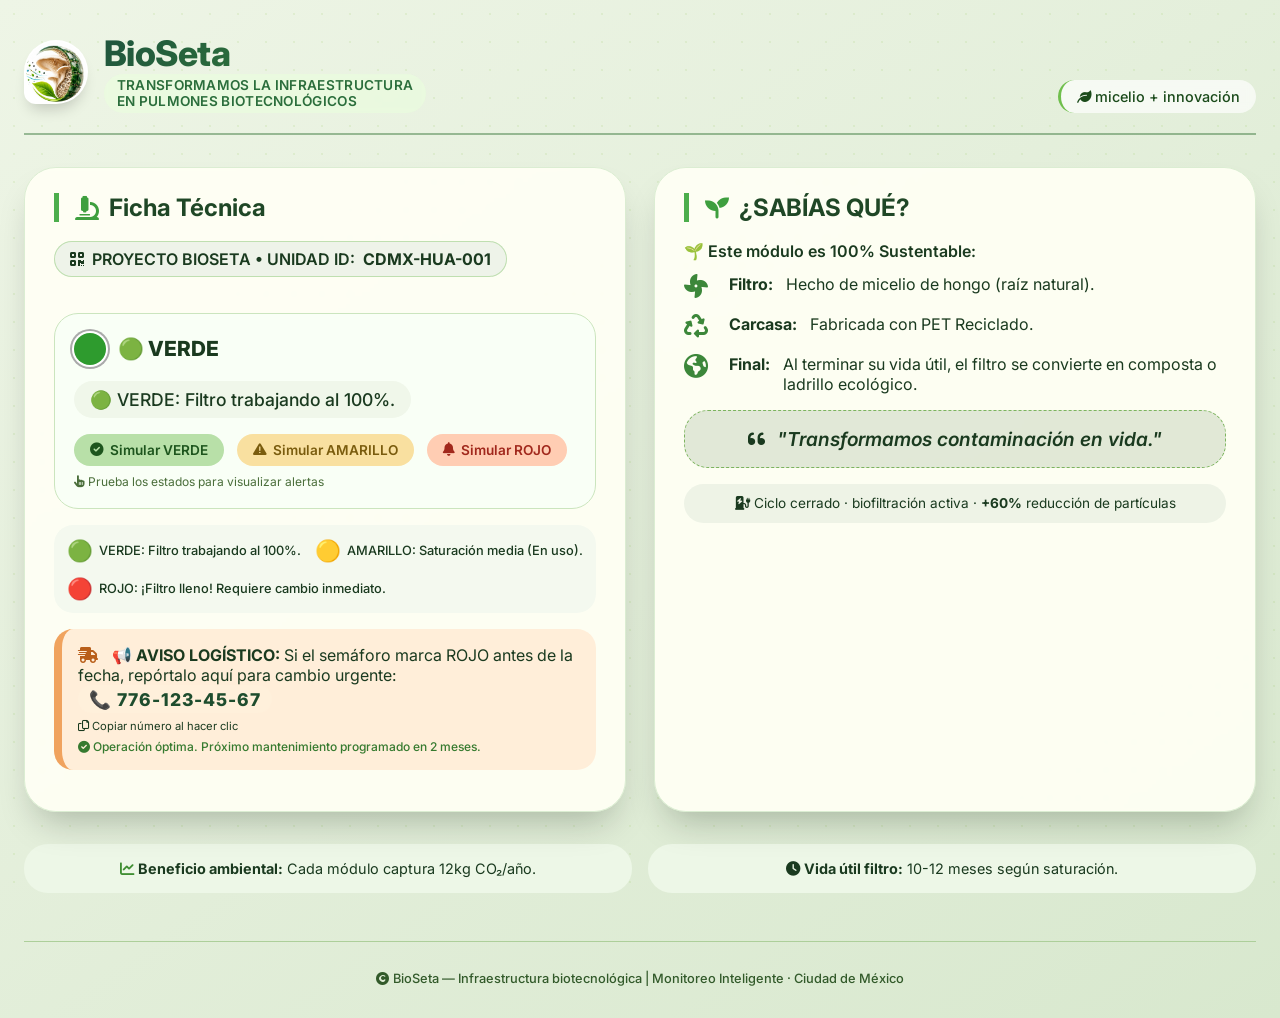
==== index.html @ 03f38cad "Primer commit del proyecto" ====
<!DOCTYPE html>
<html lang="es">
<head>
    <meta charset="UTF-8">
    <meta name="viewport" content="width=device-width, initial-scale=1.0, viewport-fit=cover">
    <title>BioSeta - Ficha Informativa</title>
    <link rel="stylesheet" href="styles/styles.css">
    <!-- Google Fonts + Font Awesome + simple CSS reset -->
    <link href="https://fonts.googleapis.com/css2?family=Inter:opsz,wght@14..32,300;14..32,400;14..32,500;14..32,600;14..32,700;14..32,800&display=swap" rel="stylesheet">
    <link rel="stylesheet" href="https://cdnjs.cloudflare.com/ajax/libs/font-awesome/6.0.0-beta3/css/all.min.css">
</head>
<body>
<div class="container">
    <!-- Header con logo y typografía inspirada en identidad visual -->
    <div class="brand-header">
        <div class="logo-area">
            <div class="logo-icon">
                <img src="imgs/Bioseta_img.jpg" class="logo-img" width="60px" height="60px">
            </div>
            <div class="logo-text">
                <h1>BioSeta</h1>
                <div class="tagline">TRANSFORMAMOS LA INFRAESTRUCTURA <br>EN PULMONES BIOTECNOLÓGICOS</div>
            </div>
        </div>
        <div class="slogan-mini">
            <i class="fas fa-leaf"></i> micelio + innovación
        </div>
    </div>

    <!-- Ficha principal: datos distribuidos con patrones UX -->
    <div class="dashboard-grid">
        <!-- Columna izquierda: Proyecto + estado semáforo dinámico -->
        <div class="card">
            <div class="card-title">
                <i class="fas fa-microscope"></i> 
                <span>Ficha Técnica</span>
            </div>
            <div class="badge-id">
                <i class="fas fa-qrcode"></i> PROYECTO BIOSETA • UNIDAD ID: <strong>CDMX-HUA-001</strong>
            </div>
            <!-- Sección dinámica del estado del semáforo -->
            <div class="status-indicator" id="dynamicStatusBox">
                <div class="current-status-badge">
                    <div class="signal-light" id="signalLight" style="background-color: #2e9b2e;"></div>
                    <span id="statusTitle" style="font-weight:800;">🟢 VERDE</span>
                </div>
                <div id="statusDescription" class="status-desc">✅ Filtro trabajando al 100%.</div>
                <div class="action-buttons">
                    <button class="btn-status btn-green" id="btnVerde"><i class="fas fa-check-circle"></i> Simular VERDE</button>
                    <button class="btn-status btn-yellow" id="btnAmarillo"><i class="fas fa-exclamation-triangle"></i> Simular AMARILLO</button>
                    <button class="btn-status btn-red" id="btnRojo"><i class="fas fa-bell"></i> Simular ROJO</button>
                </div>
                <p style="font-size:0.75rem; margin-top: 0.5rem; color:#4a6e3a;"><i class="fas fa-hand-pointer"></i> Prueba los estados para visualizar alertas</p>
            </div>

            <!-- Leyenda completa de los tres estados del semáforo (datos textuales) -->
            <div class="legend-semaphore">
                <div class="legend-item"><span style="font-size:1.3rem;">🟢</span> VERDE: Filtro trabajando al 100%.</div>
                <div class="legend-item"><span style="font-size:1.3rem;">🟡</span> AMARILLO: Saturación media (En uso).</div>
                <div class="legend-item"><span style="font-size:1.3rem;">🔴</span> ROJO: ¡Filtro lleno! Requiere cambio inmediato.</div>
            </div>

            <!-- AVISO LOGÍSTICO siempre visible -->
            <div class="logistic-alert">
                <i class="fas fa-truck-fast" style="margin-right: 10px; color:#b95f1a;"></i> 
                <strong>📢 AVISO LOGÍSTICO:</strong> Si el semáforo marca ROJO antes de la fecha, repórtalo aquí para cambio urgente: 
                <span class="phone-highlight copy-phone" id="phoneNumber" title="Haz clic para copiar">📞 776-123-45-67</span>
                <div style="font-size:0.7rem; margin-top: 6px;"><i class="far fa-copy"></i> Copiar número al hacer clic</div>
                <!-- mensaje extra dinámico para urgencias (red alert) -->
                <div id="urgentDynamicMessage" class="urgent-extra">
                    <i class="fas fa-exclamation-circle"></i> ⚠️ ¡ALERTA! Filtro saturado - Requiere cambio inmediato. Comunícate ahora.
                </div>
            </div>
        </div>

        <!-- Columna derecha: SABÍAS QUÉ + info sustentable y frase final -->
        <div class="card">
            <div class="card-title">
                <i class="fas fa-seedling"></i>
                <span>¿SABÍAS QUÉ?</span>
            </div>
            <p style="font-weight: 600; margin-bottom: 0.8rem;">🌱 Este módulo es 100% Sustentable:</p>
            <ul class="sustainability-list">
                <li><i class="fas fa-fan"></i> <strong>Filtro:</strong> Hecho de micelio de hongo (raíz natural).</li>
                <li><i class="fas fa-recycle"></i> <strong>Carcasa:</strong> Fabricada con PET Reciclado.</li>
                <li><i class="fas fa-earth-americas"></i> <strong>Final:</strong> Al terminar su vida útil, el filtro se convierte en composta o ladrillo ecológico.</li>
            </ul>
            <div class="highlight-quote">
                <i class="fas fa-quote-left" style="margin-right: 6px;"></i> "Transformamos contaminación en vida."
            </div>
            <!-- otros datos de huella -->
            <div style="margin-top: 1rem; background: #eef3e6; border-radius: 24px; padding: 0.7rem; text-align: center; font-size:0.85rem;">
                <i class="fas fa-charging-station"></i> Ciclo cerrado · biofiltración activa · <strong>+60%</strong> reducción de partículas
            </div>
        </div>
    </div>

    <!-- segunda línea de datos complementarios / ficha adicional para reforzar info -->
    <div style="display: flex; flex-wrap: wrap; gap: 1rem; justify-content: space-between; margin-top: 0.5rem;">
        <div style="background: #edf7e7; border-radius: 1.5rem; padding: 1rem 1.5rem; flex:1; text-align: center; font-size:0.9rem;">
            <i class="fas fa-chart-line" style="color:#3f8e32;"></i> <strong>Beneficio ambiental:</strong> Cada módulo captura 12kg CO₂/año.
        </div>
        <div style="background: #edf7e7; border-radius: 1.5rem; padding: 1rem 1.5rem; flex:1; text-align: center; font-size:0.9rem;">
            <i class="fas fa-clock"></i> <strong>Vida útil filtro:</strong> 10-12 meses según saturación.
        </div>
    </div>
    <footer>
        <i class="fas fa-copyright"></i> BioSeta — Infraestructura biotecnológica | Monitoreo Inteligente · Ciudad de México
    </footer>
</div>
<script src="scripts/scripts.js"></script>
</body>
</html>
---- styles/styles.css ----
*{
            margin: 0;
            padding: 0;
            box-sizing: border-box;
        }

        body {
            background: linear-gradient(145deg, #eef5e6 0%, #d8e8ce 100%);
            font-family: 'Inter', sans-serif;
            padding: 2rem 1.5rem;
            color: #1a3a1f;
            position: relative;
        }

        /* Patrón orgánico sutil*/
        body::before {
            content: "";
            position: fixed;
            top: 0;
            left: 0;
            width: 100%;
            height: 100%;
            background-image: radial-gradient(#8bc34a20 1.2px, transparent 1.2px);
            background-size: 28px 28px;
            pointer-events: none;
            z-index: 0;
        }

        .container {
            max-width: 1280px;
            margin: 0 auto;
            position: relative;
            z-index: 2;
        }

        /* Header / Logo + brand */
        .brand-header {
            display: flex;
            flex-wrap: wrap;
            justify-content: space-between;
            align-items: flex-end;
            margin-bottom: 2rem;
            border-bottom: 2px solid #2c6e2f70;
            padding-bottom: 1.25rem;
        }

        .logo-area {
            display: flex;
            align-items: center;
            gap: 1rem;
            flex-wrap: wrap;
        }

        .logo-icon {
            background: #ffffff;
            width: 64px;
            height: 64px;
            border-radius: 32px 32px 32px 12px;
            display: flex;
            align-items: center;
            justify-content: center;
            font-size: 2.4rem;
            color: #c2e0a8;
            box-shadow: 0 10px 15px -6px rgba(0,0,0,0.2);
            transition: all 0.2s ease;
        }

        .logo-img{
            width: 60px;
            height: 60px;
            border-radius: 32px 32px 32px 32px;
            display: flex;
            align-items: center;
        }

        .logo-text h1 {
            font-size: 2.2rem;
            font-weight: 800;
            letter-spacing: -0.02em;
            background: linear-gradient(135deg, #1f543d, #3a8a3a);
            background-clip: text;
            -webkit-background-clip: text;
            color: transparent;
            line-height: 1.2;
        }

        .logo-text .tagline {
            font-size: 0.85rem;
            font-weight: 600;
            color: #2b6e3c;
            letter-spacing: 0.3px;
            background: #eaffdd90;
            display: inline-block;
            padding: 0.2rem 0.8rem;
            border-radius: 40px;
            backdrop-filter: blur(2px);
        }

        .slogan-mini {
            font-size: 0.9rem;
            font-weight: 500;
            background: #ffffffaa;
            backdrop-filter: blur(4px);
            padding: 0.5rem 1rem;
            border-radius: 60px;
            color: #1a4a1a;
            border-left: 3px solid #6fbf4c;
        }

        /* Grid principal (ficha informativa tipo dashboard) */
        .dashboard-grid {
            display: grid;
            grid-template-columns: repeat(auto-fit, minmax(340px, 1fr));
            gap: 1.8rem;
            margin: 2rem 0 2rem;
        }

        /* Cards universales */
        .card {
            background: rgba(255, 255, 245, 0.92);
            backdrop-filter: blur(2px);
            border-radius: 2rem;
            box-shadow: 0 20px 35px -12px rgba(0, 20, 0, 0.25);
            padding: 1.6rem 1.8rem;
            transition: transform 0.2s ease, box-shadow 0.2s;
            border: 1px solid #dbedd2;
        }

        .card:hover {
            transform: translateY(-4px);
            box-shadow: 0 28px 38px -14px rgba(40, 80, 20, 0.3);
            background: rgba(255, 255, 250, 0.96);
        }

        .card-title {
            font-size: 1.5rem;
            font-weight: 700;
            margin-bottom: 1.2rem;
            display: flex;
            align-items: center;
            gap: 10px;
            border-left: 5px solid #4cae4c;
            padding-left: 1rem;
            color: #1f4726;
        }

        .card-title i {
            color: #3e9f3e;
            font-size: 1.5rem;
        }

        .badge-id {
            background: #eef3e9;
            padding: 0.5rem 1rem;
            border-radius: 60px;
            font-weight: 600;
            font-size: 1rem;
            display: inline-flex;
            align-items: center;
            gap: 0.5rem;
            margin-bottom: 1.2rem;
            box-shadow: inset 0 0 0 1px #bfdfb0;
        }

        /* Indicador dinámico de semáforo */
        .status-indicator {
            background: #f9fff6;
            border-radius: 1.5rem;
            padding: 1.2rem;
            margin: 1rem 0;
            transition: all 0.2s;
            border: 1px solid #cbe5be;
        }

        .current-status-badge {
            display: flex;
            align-items: center;
            gap: 12px;
            font-weight: 800;
            font-size: 1.3rem;
            margin-bottom: 0.5rem;
            flex-wrap: wrap;
        }

        .signal-light {
            width: 32px;
            height: 32px;
            border-radius: 50%;
            box-shadow: 0 0 0 2px white, 0 0 0 4px #aaa;
        }

        .status-desc {
            font-size: 1.1rem;
            font-weight: 500;
            margin-top: 8px;
            background: #f0f7ea;
            padding: 0.5rem 1rem;
            border-radius: 40px;
            display: inline-block;
        }

        .action-buttons {
            display: flex;
            gap: 0.8rem;
            margin: 1rem 0 0.5rem;
            flex-wrap: wrap;
        }

        .btn-status {
            border: none;
            background: #e2eede;
            padding: 0.5rem 1rem;
            border-radius: 2rem;
            font-weight: 600;
            font-size: 0.85rem;
            cursor: pointer;
            transition: 0.1s linear;
            display: inline-flex;
            align-items: center;
            gap: 6px;
            font-family: 'Inter', sans-serif;
        }

        .btn-green { background: #b8e0a8; color: #1d551d; }
        .btn-yellow { background: #f9e0a0; color: #7a5c0e; }
        .btn-red { background: #ffcdb3; color: #a1281c; }
        .btn-status:hover { filter: brightness(0.95); transform: scale(0.97); }

        /* semáforo leyenda */
        .legend-semaphore {
            display: flex;
            flex-wrap: wrap;
            justify-content: space-between;
            gap: 0.8rem;
            margin-top: 1rem;
            background: #f4f9ef;
            padding: 0.8rem;
            border-radius: 1.2rem;
            font-size: 0.8rem;
        }
        .legend-item {
            display: flex;
            align-items: center;
            gap: 6px;
            font-weight: 500;
        }

        /* aviso logístico */
        .logistic-alert {
            background: #ffeed9;
            border-radius: 1.2rem;
            padding: 1rem;
            margin: 1rem 0;
            border-left: 8px solid #f0a35e;
        }
        .phone-highlight {
            font-weight: 800;
            font-size: 1.1rem;
            color: #1e4d2e;
            background: #fff0db;
            display: inline-block;
            padding: 0.2rem 0.7rem;
            border-radius: 50px;
            letter-spacing: 1px;
        }
        .urgent-extra {
            background: #ffc8b0;
            margin-top: 8px;
            padding: 10px;
            border-radius: 1rem;
            font-weight: bold;
            display: none;
            align-items: center;
            gap: 10px;
        }
        .urgent-extra.show {
            display: flex;
        }

        /* Sabías qué */
        .sustainability-list {
            list-style: none;
            margin-top: 0.5rem;
        }
        .sustainability-list li {
            margin-bottom: 1rem;
            display: flex;
            align-items: flex-start;
            gap: 0.8rem;
        }
        .sustainability-list li i {
            font-size: 1.5rem;
            min-width: 32px;
            color: #3c873a;
        }
        .highlight-quote {
            font-style: italic;
            font-weight: 600;
            font-size: 1.2rem;
            background: #264e1e20;
            padding: 1rem;
            border-radius: 1.5rem;
            text-align: center;
            margin-top: 1rem;
            border: 1px dashed #7cb45e;
        }

        footer {
            text-align: center;
            margin-top: 3rem;
            font-size: 0.8rem;
            font-weight: 500;
            color: #325a2a;
            border-top: 1px solid #adcf9a;
            padding-top: 1.8rem;
        }

        @media (max-width: 720px) {
            body { padding: 1rem; }
            .card-title { font-size: 1.3rem; }
            .logo-text h1 { font-size: 1.6rem; }
            .logo-icon { width: 52px; height: 52px; font-size: 1.8rem; }
            .action-buttons .btn-status { font-size: 0.75rem; padding: 0.4rem 0.8rem; }
        }
        button {
            background: none;
            border: none;
        }
        .copy-phone {
            cursor: pointer;
            transition: 0.1s;
        }
        .copy-phone:active { opacity: 0.6; }
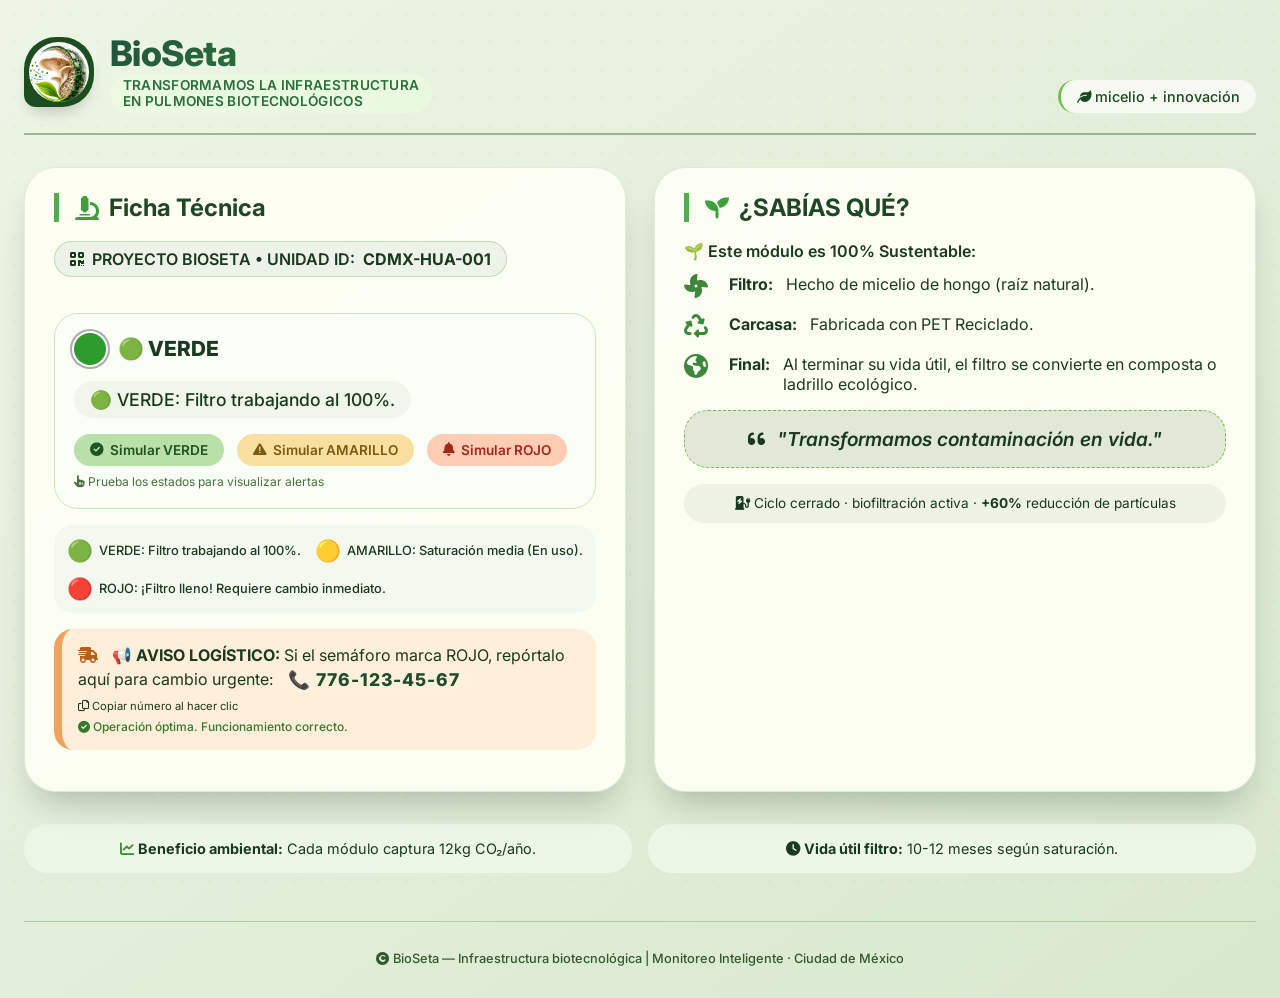
==== commit 8e8abe2d: "Cambio en textos" ====
--- a/index.html
+++ b/index.html
@@ -63,7 +63,7 @@
             <!-- AVISO LOGÍSTICO siempre visible -->
             <div class="logistic-alert">
                 <i class="fas fa-truck-fast" style="margin-right: 10px; color:#b95f1a;"></i> 
-                <strong>📢 AVISO LOGÍSTICO:</strong> Si el semáforo marca ROJO antes de la fecha, repórtalo aquí para cambio urgente: 
+                <strong>📢 AVISO LOGÍSTICO:</strong> Si el semáforo marca ROJO, repórtalo aquí para cambio urgente: 
                 <span class="phone-highlight copy-phone" id="phoneNumber" title="Haz clic para copiar">📞 776-123-45-67</span>
                 <div style="font-size:0.7rem; margin-top: 6px;"><i class="far fa-copy"></i> Copiar número al hacer clic</div>
                 <!-- mensaje extra dinámico para urgencias (red alert) -->
--- a/styles/styles.css
+++ b/styles/styles.css
@@ -52,9 +52,9 @@
         }
 
         .logo-icon {
-            background: #ffffff;
-            width: 64px;
-            height: 64px;
+            background: #1b4d1f;
+            width: 70px;
+            height: 70px;
             border-radius: 32px 32px 32px 12px;
             display: flex;
             align-items: center;
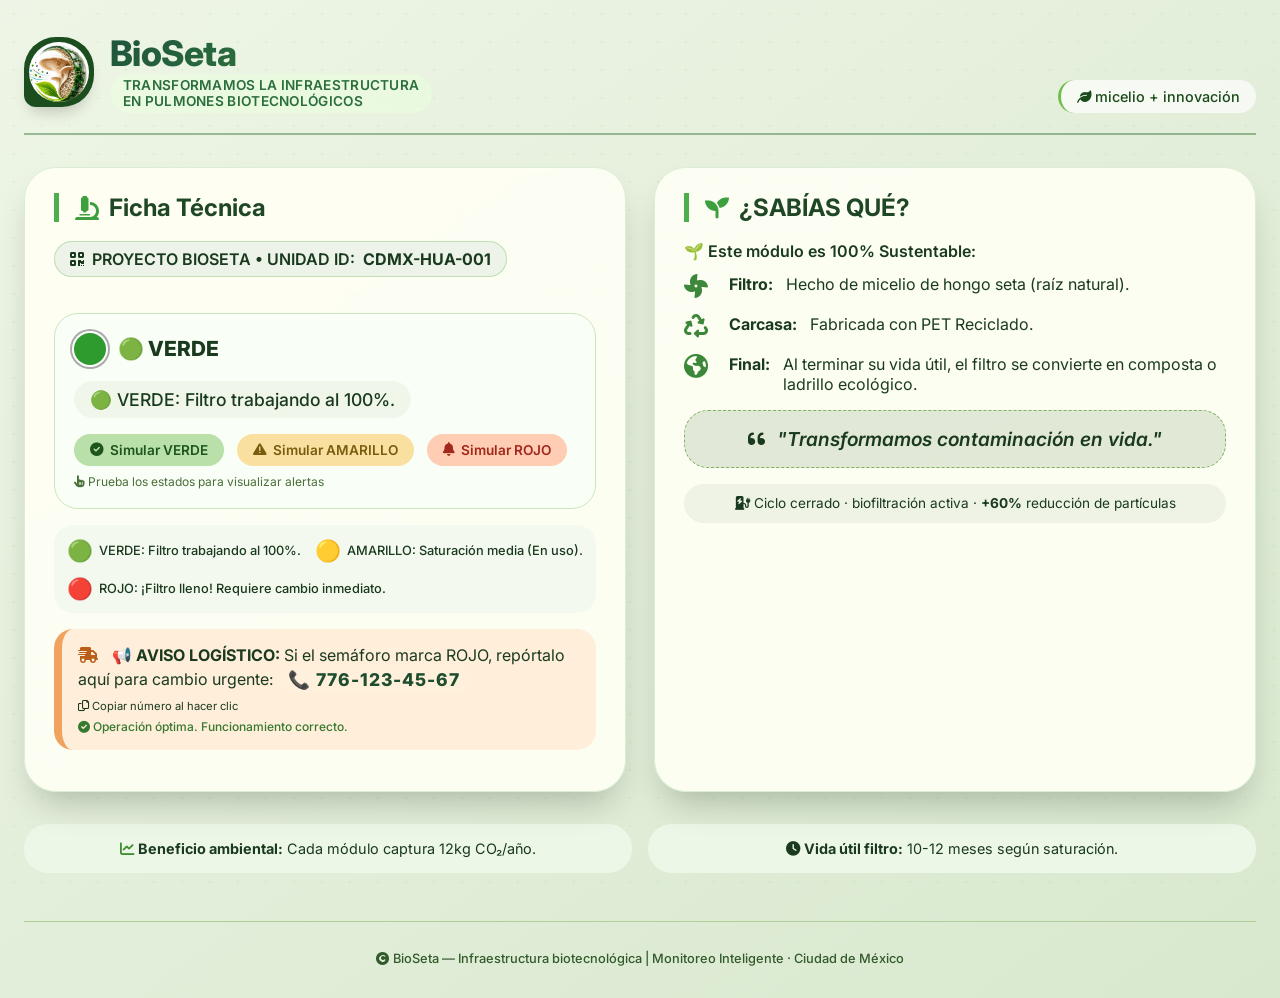
==== commit 00ad9538: "Textos seta" ====
--- a/index.html
+++ b/index.html
@@ -64,7 +64,7 @@
             <div class="logistic-alert">
                 <i class="fas fa-truck-fast" style="margin-right: 10px; color:#b95f1a;"></i> 
                 <strong>📢 AVISO LOGÍSTICO:</strong> Si el semáforo marca ROJO, repórtalo aquí para cambio urgente: 
-                <span class="phone-highlight copy-phone" id="phoneNumber" title="Haz clic para copiar">📞 776-123-45-67</span>
+                <span class="phone-highlight copy-phone" id="phoneNumber" title="Haz clic para copiar">📞 776-123-45-67 </span>
                 <div style="font-size:0.7rem; margin-top: 6px;"><i class="far fa-copy"></i> Copiar número al hacer clic</div>
                 <!-- mensaje extra dinámico para urgencias (red alert) -->
                 <div id="urgentDynamicMessage" class="urgent-extra">
@@ -81,7 +81,7 @@
             </div>
             <p style="font-weight: 600; margin-bottom: 0.8rem;">🌱 Este módulo es 100% Sustentable:</p>
             <ul class="sustainability-list">
-                <li><i class="fas fa-fan"></i> <strong>Filtro:</strong> Hecho de micelio de hongo (raíz natural).</li>
+                <li><i class="fas fa-fan"></i> <strong>Filtro:</strong> Hecho de micelio de hongo seta (raíz natural).</li>
                 <li><i class="fas fa-recycle"></i> <strong>Carcasa:</strong> Fabricada con PET Reciclado.</li>
                 <li><i class="fas fa-earth-americas"></i> <strong>Final:</strong> Al terminar su vida útil, el filtro se convierte en composta o ladrillo ecológico.</li>
             </ul>
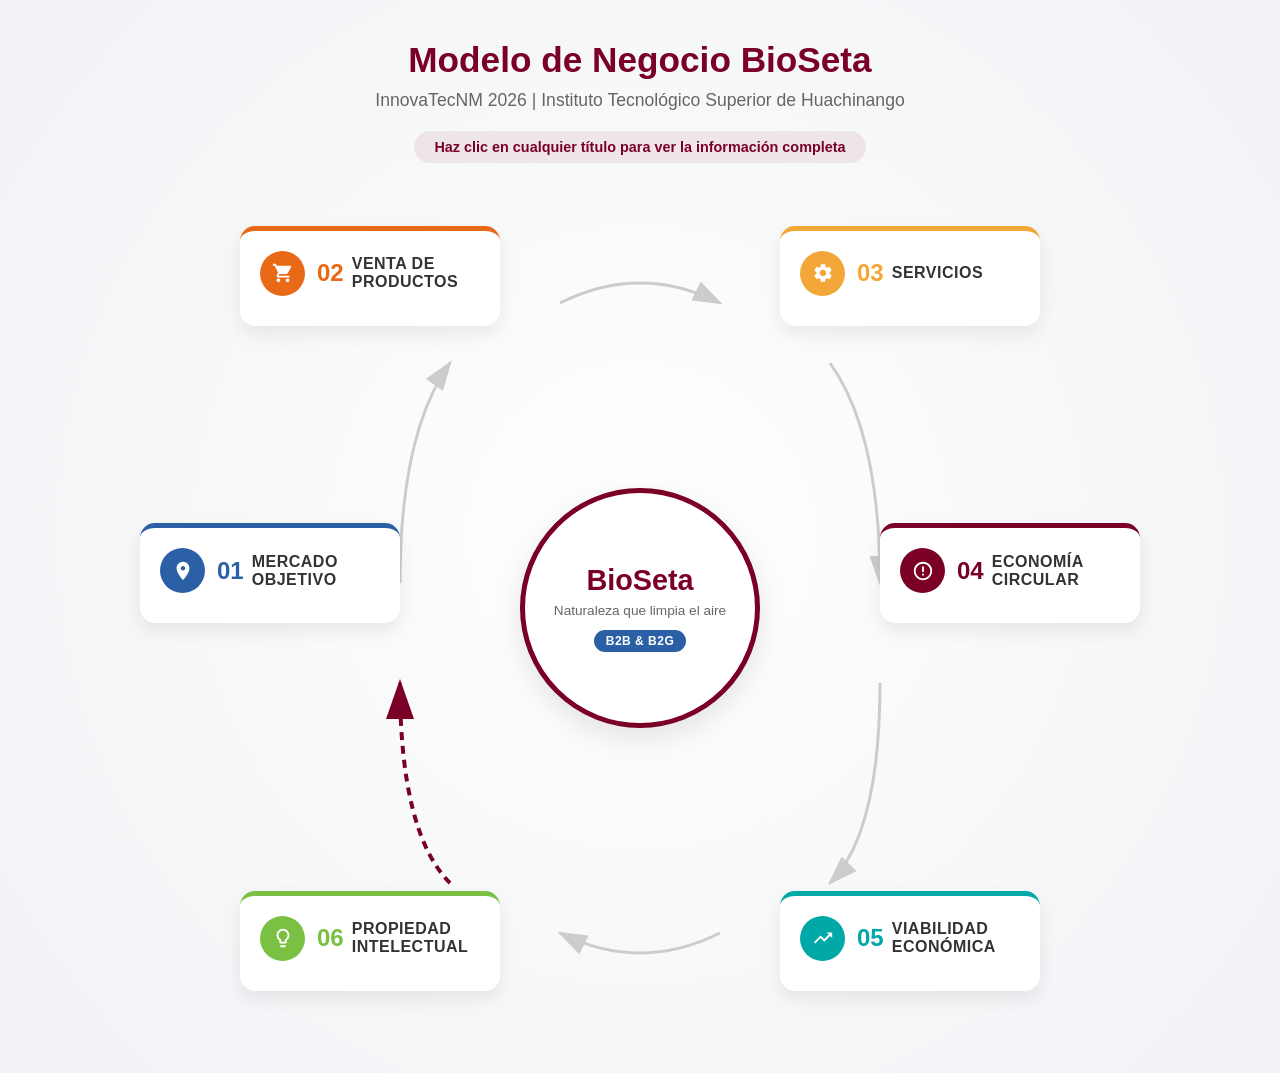
==== commit 1225895d: "Add files via upload" ====
--- a/index.html
+++ b/index.html
@@ -1,113 +1,693 @@
 <!DOCTYPE html>
 <html lang="es">
 <head>
-    <meta charset="UTF-8">
-    <meta name="viewport" content="width=device-width, initial-scale=1.0, viewport-fit=cover">
-    <title>BioSeta - Ficha Informativa</title>
-    <link rel="stylesheet" href="styles/styles.css">
-    <!-- Google Fonts + Font Awesome + simple CSS reset -->
-    <link href="https://fonts.googleapis.com/css2?family=Inter:opsz,wght@14..32,300;14..32,400;14..32,500;14..32,600;14..32,700;14..32,800&display=swap" rel="stylesheet">
-    <link rel="stylesheet" href="https://cdnjs.cloudflare.com/ajax/libs/font-awesome/6.0.0-beta3/css/all.min.css">
+<meta charset="UTF-8">
+<meta name="viewport" content="width=device-width, initial-scale=1.0">
+<title>Modelo de Negocio BioSeta - InnovatecNM 2026</title>
+<style>
+    :root {
+        --primary-red: #7A0026;
+        --accent-orange: #E86A17;
+        --accent-yellow: #F3A738;
+        --accent-blue: #2B60A6;
+        --accent-green: #7AC143;
+        --accent-teal: #00A8A8;
+        --text-dark: #333333;
+        --text-light: #666666;
+        --bg-color: #F8F9FA;
+    }
+
+    * {
+        box-sizing: border-box;
+        margin: 0;
+        padding: 0;
+    }
+
+    body {
+        font-family: 'Segoe UI', Roboto, Helvetica, Arial, sans-serif;
+        background-color: var(--bg-color);
+        color: var(--text-dark);
+        display: flex;
+        justify-content: center;
+        align-items: center;
+        min-height: 100vh;
+        padding: 40px 20px;
+        background-image: radial-gradient(circle at center, #ffffff 0%, #f0f2f5 100%);
+        overflow-x: hidden;
+    }
+
+    .presentation-wrapper {
+        max-width: 1200px;
+        width: 100%;
+        text-align: center;
+    }
+
+    .header-title {
+        margin-bottom: 20px;
+        color: var(--primary-red);
+    }
+
+    .header-title h1 {
+        font-size: 2.2rem;
+        margin-bottom: 10px;
+    }
+
+    .header-title p {
+        font-size: 1.1rem;
+        color: var(--text-light);
+    }
+
+    .instruction {
+        font-size: 0.9rem;
+        color: var(--primary-red);
+        margin-bottom: 20px;
+        font-weight: bold;
+        background: rgba(122, 0, 38, 0.08);
+        display: inline-block;
+        padding: 8px 20px;
+        border-radius: 20px;
+        animation: pulse 2s infinite;
+    }
+
+    @keyframes pulse {
+        0% { transform: scale(1); }
+        50% { transform: scale(1.03); }
+        100% { transform: scale(1); }
+    }
+
+    /* --- Infographic Circular Layout --- */
+    .infographic-container {
+        position: relative;
+        width: 1000px;
+        height: 850px;
+        margin: 0 auto;
+        display: flex;
+        justify-content: center;
+        align-items: center;
+    }
+
+    /* Central Hub */
+    .center-hub {
+        position: absolute;
+        width: 240px;
+        height: 240px;
+        background: #ffffff;
+        border-radius: 50%;
+        box-shadow: 0 10px 30px rgba(0,0,0,0.1);
+        display: flex;
+        flex-direction: column;
+        justify-content: center;
+        align-items: center;
+        z-index: 10;
+        border: 5px solid var(--primary-red);
+        transition: all 0.3s ease;
+    }
+
+    .center-hub h2 {
+        font-size: 1.8rem;
+        color: var(--primary-red);
+        margin-bottom: 5px;
+    }
+
+    .center-hub .tagline {
+        font-size: 0.85rem;
+        color: var(--text-light);
+        text-align: center;
+        padding: 0 15px;
+        line-height: 1.3;
+    }
+
+    .center-hub .badge {
+        background: var(--accent-blue);
+        color: white;
+        padding: 4px 12px;
+        border-radius: 12px;
+        font-size: 0.75rem;
+        margin-top: 10px;
+        font-weight: bold;
+        letter-spacing: 0.5px;
+    }
+
+    /* SVG Arrows Overlay */
+    .arrows-overlay {
+        position: absolute;
+        top: 0;
+        left: 0;
+        width: 100%;
+        height: 100%;
+        pointer-events: none;
+        z-index: 1;
+        transition: opacity 0.3s ease;
+    }
+
+    .arrows-overlay.dimmed {
+        opacity: 0.1;
+    }
+
+    /* Nodes Base Style */
+    .node {
+        position: absolute;
+        width: 260px;
+        background: #ffffff;
+        border-radius: 15px;
+        padding: 20px;
+        box-shadow: 0 8px 20px rgba(0,0,0,0.08);
+        text-align: left;
+        z-index: 5;
+        cursor: pointer;
+        border-top: 5px solid;
+        transition: all 0.3s cubic-bezier(0.25, 0.8, 0.25, 1);
+        user-select: none;
+    }
+
+    .node:hover {
+        transform: translateY(-5px) scale(1.02);
+        box-shadow: 0 15px 30px rgba(0,0,0,0.15);
+    }
+
+    .node-header {
+        display: flex;
+        align-items: center;
+        margin-bottom: 10px;
+    }
+
+    .node-icon {
+        width: 45px;
+        height: 45px;
+        border-radius: 50%;
+        display: flex;
+        justify-content: center;
+        align-items: center;
+        margin-right: 12px;
+        flex-shrink: 0;
+        color: white;
+    }
+
+    .node-icon svg {
+        width: 22px;
+        height: 22px;
+        fill: currentColor;
+    }
+
+    .node-number {
+        font-size: 1.5rem;
+        font-weight: 800;
+        line-height: 1;
+        color: var(--text-light);
+        margin-right: 8px;
+    }
+
+    .node-title {
+        font-size: 1rem;
+        font-weight: 700;
+        color: var(--text-dark);
+        text-transform: uppercase;
+        letter-spacing: 0.5px;
+    }
+
+    /* Hidden detailed content in circular view */
+    .node-content {
+        font-size: 0.85rem;
+        color: var(--text-light);
+        line-height: 1.5;
+        display: none; /* Hidden by default */
+    }
+
+    /* --- Expanded Modal State --- */
+    .backdrop {
+        position: fixed;
+        top: 0; left: 0;
+        width: 100%; height: 100%;
+        background: rgba(0,0,0,0.6);
+        z-index: 99;
+        opacity: 0;
+        visibility: hidden;
+        transition: all 0.3s ease;
+        backdrop-filter: blur(4px);
+    }
+
+    .backdrop.active {
+        opacity: 1;
+        visibility: visible;
+    }
+
+    .node.expanded {
+        position: fixed;
+        top: 50%;
+        left: 50%;
+        transform: translate(-50%, -50%) scale(1);
+        width: 90%;
+        max-width: 550px;
+        z-index: 100;
+        cursor: default;
+        box-shadow: 0 25px 60px rgba(0,0,0,0.3);
+        border-top-width: 8px;
+        border-radius: 20px;
+        padding: 30px;
+        animation: expandAnim 0.3s ease-out forwards;
+    }
+
+    @keyframes expandAnim {
+        from {
+            opacity: 0;
+            transform: translate(-50%, -45%) scale(0.8);
+        }
+        to {
+            opacity: 1;
+            transform: translate(-50%, -50%) scale(1);
+        }
+    }
+
+    .node.expanded:hover {
+        transform: translate(-50%, -50%); /* Prevent hover lift */
+    }
+
+    .node.expanded .node-content {
+        display: block; /* Show content when expanded */
+        font-size: 0.95rem;
+    }
+
+    .node.expanded .node-header {
+        margin-bottom: 20px;
+        border-bottom: 1px solid #eee;
+        padding-bottom: 15px;
+    }
+
+    .node.expanded .node-number {
+        font-size: 2rem;
+    }
+
+    .node.expanded .node-title {
+        font-size: 1.3rem;
+    }
+
+    .node.expanded .node-icon {
+        width: 55px;
+        height: 55px;
+    }
+    
+    .node.expanded .node-icon svg {
+        width: 28px;
+        height: 28px;
+    }
+
+    /* Close button inside expanded node */
+    .close-btn {
+        display: none;
+        position: absolute;
+        top: 15px;
+        right: 20px;
+        font-size: 1.8rem;
+        font-weight: bold;
+        color: #999;
+        cursor: pointer;
+        line-height: 1;
+        transition: color 0.2s;
+    }
+
+    .close-btn:hover {
+        color: var(--primary-red);
+    }
+
+    .node.expanded .close-btn {
+        display: block;
+    }
+
+    /* Lists inside expanded content */
+    .node-content ul {
+        list-style: none;
+        padding-left: 0;
+        margin-top: 10px;
+    }
+
+    .node-content li {
+        position: relative;
+        padding-left: 20px;
+        margin-bottom: 8px;
+    }
+
+    .node-content li::before {
+        content: "•";
+        position: absolute;
+        left: 0;
+        color: inherit;
+        font-weight: bold;
+        font-size: 1.2rem;
+        line-height: 1;
+    }
+
+    .highlight-text {
+        font-weight: bold;
+        color: var(--primary-red);
+    }
+
+    /* Node Positioning & Colors */
+    .node-01 { top: 40%; left: 0%; border-top-color: var(--accent-blue); }
+    .node-01 .node-icon { background-color: var(--accent-blue); }
+    .node-01 .node-number { color: var(--accent-blue); }
+
+    .node-02 { top: 5%; left: 10%; border-top-color: var(--accent-orange); }
+    .node-02 .node-icon { background-color: var(--accent-orange); }
+    .node-02 .node-number { color: var(--accent-orange); }
+
+    .node-03 { top: 5%; right: 10%; border-top-color: var(--accent-yellow); }
+    .node-03 .node-icon { background-color: var(--accent-yellow); }
+    .node-03 .node-number { color: var(--accent-yellow); }
+
+    .node-04 { top: 40%; right: 0%; border-top-color: var(--primary-red); }
+    .node-04 .node-icon { background-color: var(--primary-red); }
+    .node-04 .node-number { color: var(--primary-red); }
+
+    .node-05 { bottom: 5%; right: 10%; border-top-color: var(--accent-teal); }
+    .node-05 .node-icon { background-color: var(--accent-teal); }
+    .node-05 .node-number { color: var(--accent-teal); }
+
+    .node-06 { bottom: 5%; left: 10%; border-top-color: var(--accent-green); }
+    .node-06 .node-icon { background-color: var(--accent-green); }
+    .node-06 .node-number { color: var(--accent-green); }
+
+    /* Responsive Design */
+    @media (max-width: 1050px) {
+        .infographic-container {
+            width: 100%;
+            height: auto;
+            flex-direction: column;
+            padding-top: 20px;
+        }
+
+        .center-hub {
+            position: relative;
+            margin-bottom: 40px;
+            transform: none;
+            top: auto; left: auto;
+        }
+
+        .arrows-overlay {
+            display: none;
+        }
+
+        .node {
+            position: relative;
+            width: 100%;
+            max-width: 500px;
+            margin-bottom: 20px;
+            top: auto; left: auto; right: auto; bottom: auto;
+        }
+        
+        .node:hover {
+            transform: translateY(-5px);
+        }
+
+        .node.expanded {
+            width: 95%;
+            max-width: 500px;
+        }
+
+        /* Add connecting lines for mobile */
+        .node::after {
+            content: "↓";
+            display: block;
+            text-align: center;
+            font-size: 1.5rem;
+            color: #ccc;
+            margin-top: 15px;
+            position: absolute;
+            bottom: -30px;
+            left: 50%;
+            transform: translateX(-50%);
+        }
+        
+        .node-06::after {
+            content: "↺";
+        }
+    }
+</style>
 </head>
 <body>
-<div class="container">
-    <!-- Header con logo y typografía inspirada en identidad visual -->
-    <div class="brand-header">
-        <div class="logo-area">
-            <div class="logo-icon">
-                <img src="imgs/Bioseta_img.jpg" class="logo-img" width="60px" height="60px">
-            </div>
-            <div class="logo-text">
-                <h1>BioSeta</h1>
-                <div class="tagline">TRANSFORMAMOS LA INFRAESTRUCTURA <br>EN PULMONES BIOTECNOLÓGICOS</div>
-            </div>
+
+<!-- Backdrop for modal effect -->
+<div class="backdrop" id="backdrop"></div>
+
+<div class="presentation-wrapper">
+    <div class="header-title">
+        <h1>Modelo de Negocio BioSeta</h1>
+        <p>InnovaTecNM 2026 | Instituto Tecnológico Superior de Huachinango</p>
+    </div>
+    
+    <div class="instruction">Haz clic en cualquier título para ver la información completa</div>
+
+    <div class="infographic-container" id="infographic">
+        
+        <!-- SVG Arrows connecting nodes -->
+        <svg class="arrows-overlay" id="arrowsSvg" viewBox="0 0 1000 850" preserveAspectRatio="xMidYMid meet">
+            <defs>
+                <marker id="arrowhead" markerWidth="10" markerHeight="7" refX="9" refY="3.5" orient="auto">
+                    <polygon points="0 0, 10 3.5, 0 7" fill="#cccccc" />
+                </marker>
+                <marker id="arrowhead-red" markerWidth="10" markerHeight="7" refX="9" refY="3.5" orient="auto">
+                    <polygon points="0 0, 10 3.5, 0 7" fill="#7A0026" />
+                </marker>
+            </defs>
+            <!-- Connecting paths (clockwise) -->
+            <!-- 01 to 02 -->
+            <path d="M 260 400 Q 260 250, 310 180" fill="none" stroke="#cccccc" stroke-width="3" marker-end="url(#arrowhead)" />
+            <!-- 02 to 03 -->
+            <path d="M 420 120 Q 500 80, 580 120" fill="none" stroke="#cccccc" stroke-width="3" marker-end="url(#arrowhead)" />
+            <!-- 03 to 04 -->
+            <path d="M 690 180 Q 740 250, 740 400" fill="none" stroke="#cccccc" stroke-width="3" marker-end="url(#arrowhead)" />
+            <!-- 04 to 05 -->
+            <path d="M 740 500 Q 740 650, 690 700" fill="none" stroke="#cccccc" stroke-width="3" marker-end="url(#arrowhead)" />
+            <!-- 05 to 06 -->
+            <path d="M 580 750 Q 500 790, 420 750" fill="none" stroke="#cccccc" stroke-width="3" marker-end="url(#arrowhead)" />
+            <!-- 06 to 01 (Circular economy loop) -->
+            <path d="M 310 700 Q 260 650, 260 500" fill="none" stroke="#7A0026" stroke-width="4" stroke-dasharray="8,6" marker-end="url(#arrowhead-red)" />
+        </svg>
+
+        <!-- Central Hub -->
+        <div class="center-hub">
+            <h2>BioSeta</h2>
+            <div class="tagline">Naturaleza que limpia el aire</div>
+            <div class="badge">B2B & B2G</div>
         </div>
-        <div class="slogan-mini">
-            <i class="fas fa-leaf"></i> micelio + innovación
+
+        <!-- Node 01: Market -->
+        <div class="node node-01" tabindex="0">
+            <div class="close-btn">&times;</div>
+            <div class="node-header">
+                <div class="node-icon">
+                    <svg viewBox="0 0 24 24"><path d="M12 2C8.13 2 5 5.13 5 9c0 5.25 7 13 7 13s7-7.75 7-13c0-3.87-3.13-7-7-7zm0 9.5c-1.38 0-2.5-1.12-2.5-2.5s1.12-2.5 2.5-2.5 2.5 1.12 2.5 2.5-1.12 2.5-2.5 2.5z"/></svg>
+                </div>
+                <span class="node-number">01</span>
+                <span class="node-title">Mercado Objetivo</span>
+            </div>
+            <div class="node-content">
+                <p><strong>Dos segmentos principales:</strong></p>
+                <p style="margin-top:8px;"><strong>Sector Público:</strong></p>
+                <ul>
+                    <li>Gobiernos municipales</li>
+                    <li>Dependencias ambientales</li>
+                    <li>Infraestructura urbana</li>
+                    <li>Proyectos ambientales</li>
+                </ul>
+                <p style="margin-top:12px;"><strong>Sector Privado:</strong></p>
+                <ul>
+                    <li>Fábricas</li>
+                    <li>Centros logísticos</li>
+                    <li>Empresas</li>
+                    <li>Organizaciones con responsabilidad social</li>
+                </ul>
+            </div>
         </div>
+
+        <!-- Node 02: Product Sales -->
+        <div class="node node-02" tabindex="0">
+            <div class="close-btn">&times;</div>
+            <div class="node-header">
+                <div class="node-icon">
+                    <svg viewBox="0 0 24 24"><path d="M7 18c-1.1 0-1.99.9-1.99 2S5.9 22 7 22s2-.9 2-2-.9-2-2-2zM1 2v2h2l3.6 7.59-1.35 2.45c-.16.28-.25.61-.25.96 0 1.1.9 2 2 2h12v-2H7.42c-.14 0-.25-.11-.25-.25l.03-.12.9-1.63h7.45c.75 0 1.41-.41 1.75-1.03l3.58-6.49c.08-.14.12-.31.12-.48 0-.55-.45-1-1-1H5.21l-.94-2H1zm16 16c-1.1 0-1.99.9-1.99 2s.89 2 1.99 2 2-.9 2-2-.9-2-2-2z"/></svg>
+                </div>
+                <span class="node-number">02</span>
+                <span class="node-title">Venta de Productos</span>
+            </div>
+            <div class="node-content">
+                <p>Fabricación y comercialización de sistemas de filtración ecológica para PM 2.5.</p>
+                <ul>
+                    <li>Pedidos individuales</li>
+                    <li>Compras por volumen</li>
+                </ul>
+                <div style="background: #f8f9fa; padding: 12px; border-radius: 8px; margin-top: 15px;">
+                    <p><strong>Economía por unidad:</strong></p>
+                    <p><span class="highlight-text">Costo Integral:</span> $4,880 MXN</p>
+                    <p><span class="highlight-text">Precio Objetivo:</span> $7,510 MXN</p>
+                    <p><span class="highlight-text">Utilidad por unidad:</span> $2,630 MXN</p>
+                    <p><span class="highlight-text">Margen objetivo:</span> 35%</p>
+                </div>
+            </div>
+        </div>
+
+        <!-- Node 03: Services -->
+        <div class="node node-03" tabindex="0">
+            <div class="close-btn">&times;</div>
+            <div class="node-header">
+                <div class="node-icon">
+                    <svg viewBox="0 0 24 24"><path d="M19.14,12.94c0.04-0.3,0.06-0.61,0.06-0.94c0-0.32-0.02-0.64-0.06-0.94l2.03-1.58c0.18-0.14,0.23-0.41,0.12-0.61 l-1.92-3.32c-0.12-0.22-0.37-0.29-0.59-0.22l-2.39,0.96c-0.5-0.38-1.03-0.7-1.62-0.94L14.4,2.81c-0.04-0.24-0.24-0.41-0.48-0.41 h-3.84c-0.24,0-0.43,0.17-0.47,0.41L9.25,5.35C8.66,5.59,8.12,5.92,7.63,6.29L5.24,5.33c-0.22-0.08-0.47,0-0.59,0.22L2.73,8.87 C2.62,9.08,2.66,9.34,2.86,9.48l2.03,1.58C4.84,11.36,4.8,11.69,4.8,12s0.02,0.64,0.06,0.94l-2.03,1.58 c-0.18,0.14-0.23,0.41-0.12,0.61l1.92,3.32c0.12,0.22,0.37,0.29,0.59,0.22l2.39-0.96c0.5,0.38,1.03,0.7,1.62,0.94l0.36,2.54 c0.05,0.24,0.24,0.41,0.48,0.41h3.84c0.24,0,0.44-0.17,0.47-0.41l0.36-2.54c0.59-0.24,1.13-0.56,1.62-0.94l2.39,0.96 c0.22,0.08,0.47,0,0.59-0.22l1.92-3.32c0.12-0.22,0.07-0.47-0.12-0.61L19.14,12.94z M12,15.6c-1.98,0-3.6-1.62-3.6-3.6 s1.62-3.6,3.6-3.6s3.6,1.62,3.6,3.6S13.98,15.6,12,15.6z"/></svg>
+                </div>
+                <span class="node-number">03</span>
+                <span class="node-title">Servicios</span>
+            </div>
+            <div class="node-content">
+                <p>Modelo recurrente para asegurar la eficiencia del sistema:</p>
+                <ul>
+                    <li><strong>Instalación</strong> especializada</li>
+                    <li><strong>Mantenimiento</strong> preventivo</li>
+                    <li><strong>Sustitución</strong> programada</li>
+                    <li><strong>Monitoreo</strong> continuo</li>
+                </ul>
+                <p style="margin-top:15px; font-style: italic; color: var(--primary-red);">
+                    La continuidad del servicio es clave para nuestro modelo.
+                </p>
+            </div>
+        </div>
+
+        <!-- Node 04: Circular Economy -->
+        <div class="node node-04" tabindex="0">
+            <div class="close-btn">&times;</div>
+            <div class="node-header">
+                <div class="node-icon">
+                    <svg viewBox="0 0 24 24"><path d="M12 2C6.48 2 2 6.48 2 12s4.48 10 10 10 10-4.48 10-10S17.52 2 12 2zm0 18c-4.41 0-8-3.59-8-8s3.59-8 8-8 8 3.59 8 8-3.59 8-8 8zm-1-13h2v6h-2zm0 8h2v2h-2z"/></svg>
+                </div>
+                <span class="node-number">04</span>
+                <span class="node-title">Economía Circular</span>
+            </div>
+            <div class="node-content">
+                <p>Más que vender filtros, construimos un modelo circular y recurrente:</p>
+                <ul>
+                    <li><strong>Recolección</strong> del filtro utilizado</li>
+                    <li><strong>Aprovechamiento</strong> de materiales</li>
+                    <li><strong>Continuidad</strong> del servicio</li>
+                </ul>
+                <p style="margin-top:15px; font-weight: bold; color: var(--primary-red);">
+                    ¡Cerrando el ciclo de vida del producto!
+                </p>
+            </div>
+        </div>
+
+        <!-- Node 05: Economics -->
+        <div class="node node-05" tabindex="0">
+            <div class="close-btn">&times;</div>
+            <div class="node-header">
+                <div class="node-icon">
+                    <svg viewBox="0 0 24 24"><path d="M16 6l2.29 2.29-4.88 4.88-4-4L2 16.59 3.41 18l6-6 4 4 6.3-6.29L22 12V6z"/></svg>
+                </div>
+                <span class="node-number">05</span>
+                <span class="node-title">Viabilidad Económica</span>
+            </div>
+            <div class="node-content">
+                <p><strong>Punto de equilibrio:</strong> 7 unidades / mes</p>
+                <div style="background: #f8f9fa; padding: 12px; border-radius: 8px; margin-top: 15px;">
+                    <p><strong>Escenario de Crecimiento y Escalabilidad:</strong></p>
+                    <ul>
+                        <li>Etapa de Validación</li>
+                        <li>Crecimiento: 20 unidades / mes</li>
+                        <li>Recurrencia</li>
+                    </ul>
+                    <p style="margin-top: 8px;"><strong>Ingresos proyectados:</strong> $150,200.00 MXN</p>
+                    <p><strong>Utilidad mensual:</strong> $34,560.00 MXN</p>
+                </div>
+            </div>
+        </div>
+
+        <!-- Node 06: IP and Value -->
+        <div class="node node-06" tabindex="0">
+            <div class="close-btn">&times;</div>
+            <div class="node-header">
+                <div class="node-icon">
+                    <svg viewBox="0 0 24 24"><path d="M9 21c0 .55.45 1 1 1h4c.55 0 1-.45 1-1v-1H9v1zm3-19C8.14 2 5 5.14 5 9c0 2.38 1.19 4.47 3 5.74V17c0 .55.45 1 1 1h6c.55 0 1-.45 1-1v-2.26c1.81-1.27 3-3.36 3-5.74 0-3.86-3.14-7-7-7zm2.85 11.1l-.85.6V16h-4v-2.3l-.85-.6C7.8 12.16 7 10.63 7 9c0-2.76 2.24-5 5-5s5 2.24 5 5c0 1.63-.8 3.16-2.15 4.1z"/></svg>
+                </div>
+                <span class="node-number">06</span>
+                <span class="node-title">Propiedad Intelectual</span>
+            </div>
+            <div class="node-content">
+                <p><strong>Registro de Marca:</strong> BioSeta y su logotipo (Protección frente a IMPI).</p>
+                <p style="margin-top:12px;"><strong>Modelo de Utilidad:</strong> Nuestra ventaja competitiva.</p>
+                <ul>
+                    <li>Carcasa</li>
+                    <li>Filtro</li>
+                    <li>Servicios</li>
+                </ul>
+            </div>
+        </div>
+
     </div>
-
-    <!-- Ficha principal: datos distribuidos con patrones UX -->
-    <div class="dashboard-grid">
-        <!-- Columna izquierda: Proyecto + estado semáforo dinámico -->
-        <div class="card">
-            <div class="card-title">
-                <i class="fas fa-microscope"></i> 
-                <span>Ficha Técnica</span>
-            </div>
-            <div class="badge-id">
-                <i class="fas fa-qrcode"></i> PROYECTO BIOSETA • UNIDAD ID: <strong>CDMX-HUA-001</strong>
-            </div>
-            <!-- Sección dinámica del estado del semáforo -->
-            <div class="status-indicator" id="dynamicStatusBox">
-                <div class="current-status-badge">
-                    <div class="signal-light" id="signalLight" style="background-color: #2e9b2e;"></div>
-                    <span id="statusTitle" style="font-weight:800;">🟢 VERDE</span>
-                </div>
-                <div id="statusDescription" class="status-desc">✅ Filtro trabajando al 100%.</div>
-                <div class="action-buttons">
-                    <button class="btn-status btn-green" id="btnVerde"><i class="fas fa-check-circle"></i> Simular VERDE</button>
-                    <button class="btn-status btn-yellow" id="btnAmarillo"><i class="fas fa-exclamation-triangle"></i> Simular AMARILLO</button>
-                    <button class="btn-status btn-red" id="btnRojo"><i class="fas fa-bell"></i> Simular ROJO</button>
-                </div>
-                <p style="font-size:0.75rem; margin-top: 0.5rem; color:#4a6e3a;"><i class="fas fa-hand-pointer"></i> Prueba los estados para visualizar alertas</p>
-            </div>
-
-            <!-- Leyenda completa de los tres estados del semáforo (datos textuales) -->
-            <div class="legend-semaphore">
-                <div class="legend-item"><span style="font-size:1.3rem;">🟢</span> VERDE: Filtro trabajando al 100%.</div>
-                <div class="legend-item"><span style="font-size:1.3rem;">🟡</span> AMARILLO: Saturación media (En uso).</div>
-                <div class="legend-item"><span style="font-size:1.3rem;">🔴</span> ROJO: ¡Filtro lleno! Requiere cambio inmediato.</div>
-            </div>
-
-            <!-- AVISO LOGÍSTICO siempre visible -->
-            <div class="logistic-alert">
-                <i class="fas fa-truck-fast" style="margin-right: 10px; color:#b95f1a;"></i> 
-                <strong>📢 AVISO LOGÍSTICO:</strong> Si el semáforo marca ROJO, repórtalo aquí para cambio urgente: 
-                <span class="phone-highlight copy-phone" id="phoneNumber" title="Haz clic para copiar">📞 776-123-45-67 </span>
-                <div style="font-size:0.7rem; margin-top: 6px;"><i class="far fa-copy"></i> Copiar número al hacer clic</div>
-                <!-- mensaje extra dinámico para urgencias (red alert) -->
-                <div id="urgentDynamicMessage" class="urgent-extra">
-                    <i class="fas fa-exclamation-circle"></i> ⚠️ ¡ALERTA! Filtro saturado - Requiere cambio inmediato. Comunícate ahora.
-                </div>
-            </div>
-        </div>
-
-        <!-- Columna derecha: SABÍAS QUÉ + info sustentable y frase final -->
-        <div class="card">
-            <div class="card-title">
-                <i class="fas fa-seedling"></i>
-                <span>¿SABÍAS QUÉ?</span>
-            </div>
-            <p style="font-weight: 600; margin-bottom: 0.8rem;">🌱 Este módulo es 100% Sustentable:</p>
-            <ul class="sustainability-list">
-                <li><i class="fas fa-fan"></i> <strong>Filtro:</strong> Hecho de micelio de hongo seta (raíz natural).</li>
-                <li><i class="fas fa-recycle"></i> <strong>Carcasa:</strong> Fabricada con PET Reciclado.</li>
-                <li><i class="fas fa-earth-americas"></i> <strong>Final:</strong> Al terminar su vida útil, el filtro se convierte en composta o ladrillo ecológico.</li>
-            </ul>
-            <div class="highlight-quote">
-                <i class="fas fa-quote-left" style="margin-right: 6px;"></i> "Transformamos contaminación en vida."
-            </div>
-            <!-- otros datos de huella -->
-            <div style="margin-top: 1rem; background: #eef3e6; border-radius: 24px; padding: 0.7rem; text-align: center; font-size:0.85rem;">
-                <i class="fas fa-charging-station"></i> Ciclo cerrado · biofiltración activa · <strong>+60%</strong> reducción de partículas
-            </div>
-        </div>
-    </div>
-
-    <!-- segunda línea de datos complementarios / ficha adicional para reforzar info -->
-    <div style="display: flex; flex-wrap: wrap; gap: 1rem; justify-content: space-between; margin-top: 0.5rem;">
-        <div style="background: #edf7e7; border-radius: 1.5rem; padding: 1rem 1.5rem; flex:1; text-align: center; font-size:0.9rem;">
-            <i class="fas fa-chart-line" style="color:#3f8e32;"></i> <strong>Beneficio ambiental:</strong> Cada módulo captura 12kg CO₂/año.
-        </div>
-        <div style="background: #edf7e7; border-radius: 1.5rem; padding: 1rem 1.5rem; flex:1; text-align: center; font-size:0.9rem;">
-            <i class="fas fa-clock"></i> <strong>Vida útil filtro:</strong> 10-12 meses según saturación.
-        </div>
-    </div>
-    <footer>
-        <i class="fas fa-copyright"></i> BioSeta — Infraestructura biotecnológica | Monitoreo Inteligente · Ciudad de México
-    </footer>
 </div>
-<script src="scripts/scripts.js"></script>
+
+<script>
+    document.addEventListener('DOMContentLoaded', () => {
+        const nodes = document.querySelectorAll('.node');
+        const backdrop = document.getElementById('backdrop');
+        const arrowsSvg = document.getElementById('arrowsSvg');
+
+        // Function to close all expanded nodes
+        const closeAllNodes = () => {
+            nodes.forEach(n => n.classList.remove('expanded'));
+            backdrop.classList.remove('active');
+            arrowsSvg.classList.remove('dimmed');
+        };
+
+        nodes.forEach(node => {
+            // Click event to expand
+            node.addEventListener('click', (e) => {
+                // If clicking the close button, close it
+                if (e.target.classList.contains('close-btn')) {
+                    closeAllNodes();
+                    return;
+                }
+
+                // If clicking outside the expanded node content (but inside node), do nothing
+                if (node.classList.contains('expanded') && !e.target.closest('.node-header') && !e.target.closest('.node-content')) {
+                    return;
+                }
+
+                e.stopPropagation(); // Prevent bubbling to document
+
+                // If this node is already expanded, don't do anything
+                if (node.classList.contains('expanded')) return;
+
+                // Close any other expanded nodes
+                nodes.forEach(n => n.classList.remove('expanded'));
+                
+                // Expand current node
+                node.classList.add('expanded');
+                backdrop.classList.add('active');
+                arrowsSvg.classList.add('dimmed');
+            });
+
+            // Keyboard accessibility (Enter key)
+            node.addEventListener('keydown', (e) => {
+                if (e.key === 'Enter' || e.key === ' ') {
+                    e.preventDefault();
+                    // Simulate a click on the node header to expand
+                    const fakeEvent = new MouseEvent('click', {
+                        bubbles: true,
+                        cancelable: true,
+                        view: window
+                    });
+                    node.dispatchEvent(fakeEvent);
+                }
+            });
+        });
+
+        // Close when clicking the backdrop
+        backdrop.addEventListener('click', closeAllNodes);
+
+        // Close when pressing the Escape key
+        document.addEventListener('keydown', (e) => {
+            if (e.key === 'Escape') {
+                closeAllNodes();
+            }
+        });
+    });
+</script>
+
 </body>
 </html>
